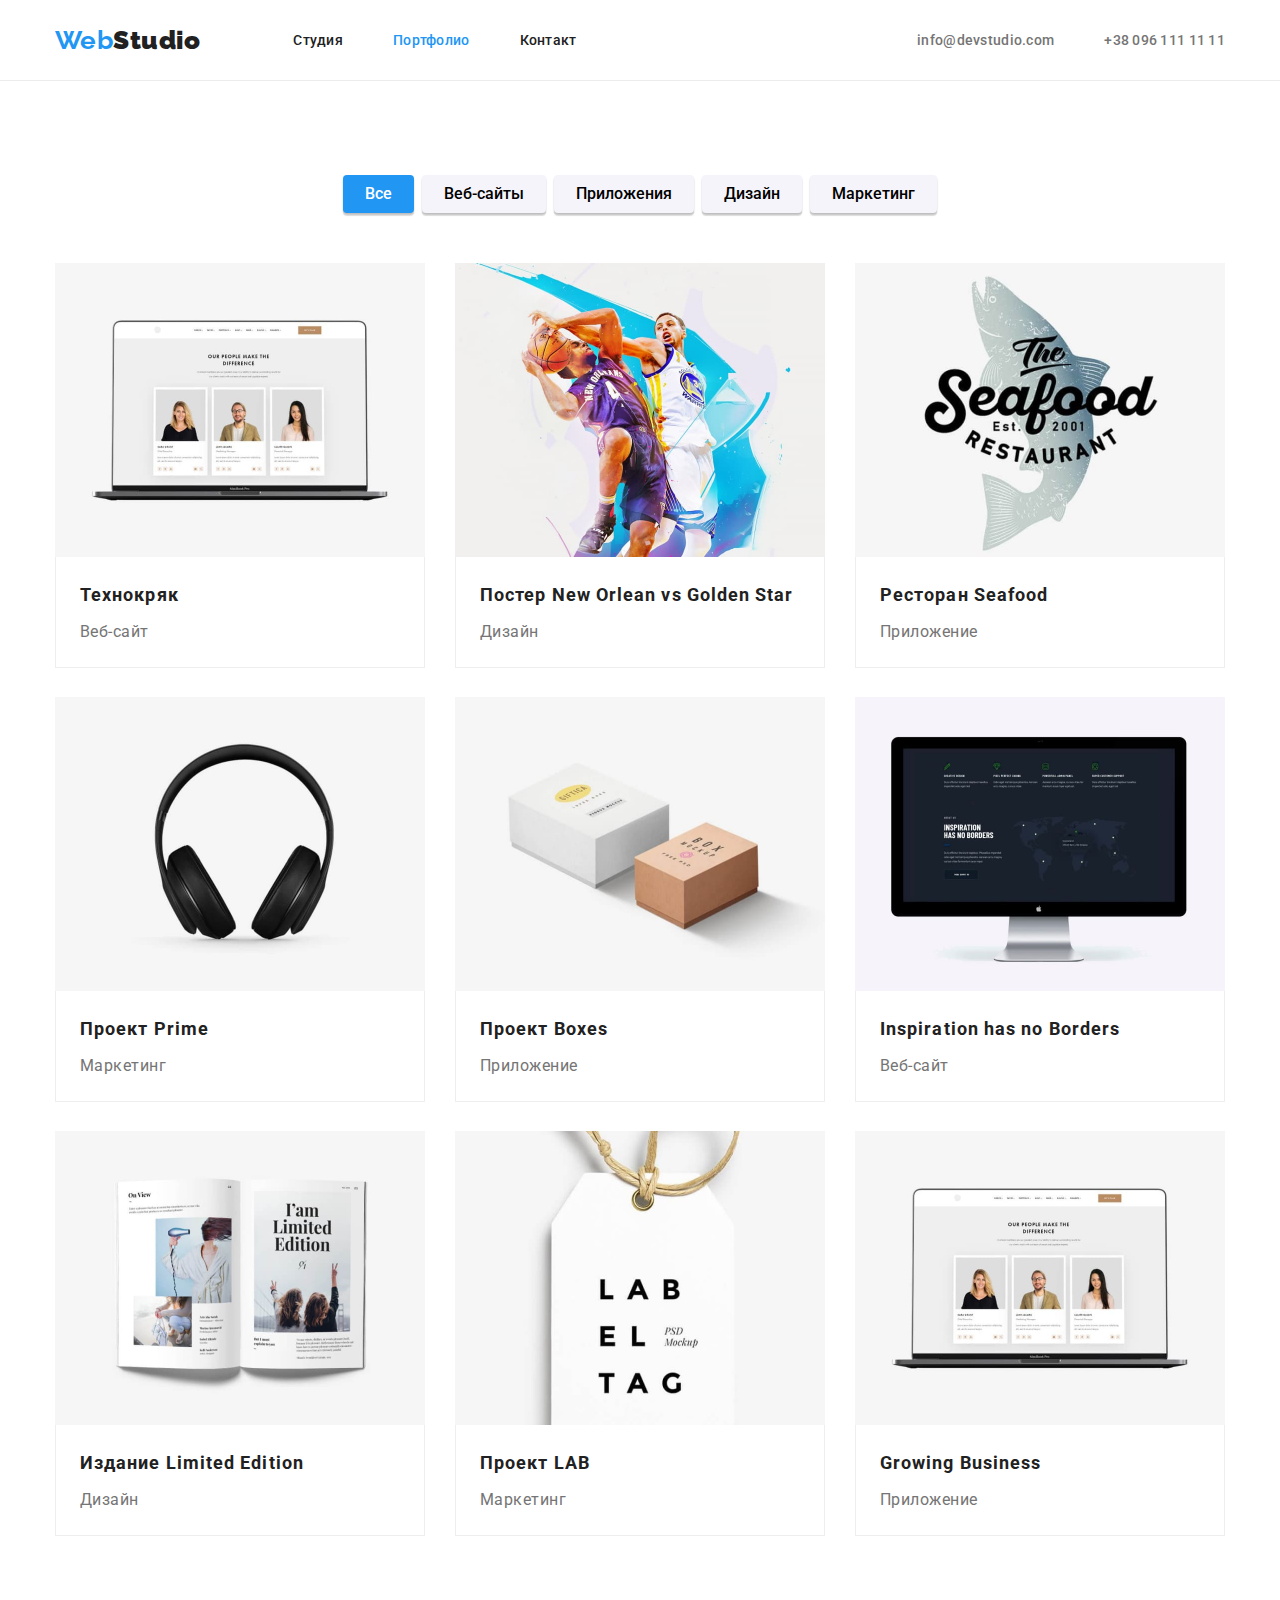
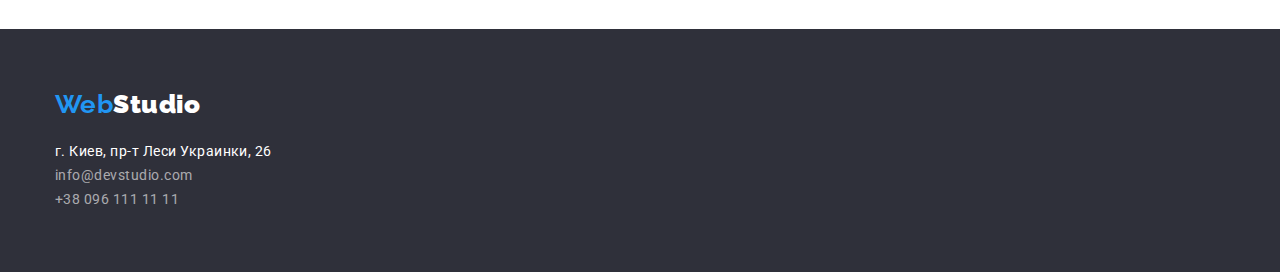
==== portfolio.html @ dc245c02 "Send to check for mistakes" ====
<!DOCTYPE html>
<html lang="ru">

<head>
    <meta charset="UTF-8">
    <meta http-equiv="X-UA-Compatible" content="IE=edge">
    <meta name="viewport" content="width=device-width, initial-scale=1.0">
    <title>WebStudio</title>
    <link
        href="https://fonts.googleapis.com/css2?family=Raleway:wght@700&family=Roboto:wght@400;500;700;900&display=swap"
        rel="stylesheet">
    <link rel="stylesheet" href="https://cdnjs.cloudflare.com/ajax/libs/modern-normalize/1.0.0/modern-normalize.min.css" />
    <link rel="stylesheet" href="./css/styles.css">
</head>

<body>
    <header class="page-header">
        <div class="container header-nav">
            <nav class="nav-menu">
                <a class="logo link" href="./index.html"><span class="accent">Web</span><b>Studio</b></a>
                <ul class="nav-list link list">
                    <li class="nav-item"><a class="nav-link link" href="index.html">Студия</a></li>
                    <li class="nav-item"><a class="nav-link link current" href="portfolio.html">Портфолио</a></li>
                    <li class="nav-item"><a class="nav-link link" href="">Контакт</a></li>
                </ul>
            </nav>
            <ul class="contacts-list link list">
                <li class="contacts-item"><a class="contacts-link link"
                        href="mailto:info@devstudio.com">info@devstudio.com</a></li>
                <li class="contacts-item"><a class="contacts-link link" href="tel:+380961111111">+38 096 111 11 11</a></li>
            </ul>
        </div>
    </header>

    <main>
        <div class="container">
        <section class="portfolio section">
            <h1 class="visually-hidden">Фильтр</h1>
            <ul class="filter-list list">
                <li><button class="filter active" type="button">Все</button></li>
                <li><button class="filter" type="button">Веб-сайты</button></li>
                <li><button class="filter" type="button">Приложения</button></li>
                <li><button class="filter" type="button">Дизайн</button></li>
                <li><button class="filter" type="button">Маркетинг</button></li>
            </ul>

            <ul class="portfolio-list list">
                <li class="portfolio-item">
                    <a class="portfolio-link link" href="./portfolio.html">
                        <img class="portfolio-pic" src="images/news.jpg" alt="Ноутбук" width="370" height="294">
                        <div class="portfolio-block">
                        <h2 class="portfolio-title">Технокряк</h2>
                        <p class="portfolio-description">Веб-сайт</p>
                        </div>
                    </a>
                </li>
                <li class="portfolio-item">
                    <a class="portfolio-link link" href="./portfolio.html">
                        <img class="portfolio-pic" src="images/news1.jpg" alt="Баскетболисты" width="370" height="294">
                        <div class="portfolio-block">
                        <h2 class="portfolio-title">Постер New Orlean vs Golden Star</h2>
                        <p class="portfolio-description">Дизайн</p>
                        </div>
                    </a>
                </li>
                <li class="portfolio-item">
                    <a class="portfolio-link link" href="./portfolio.html">
                        <img class="portfolio-pic" src="images/news2.jpg" alt="Ресторан" width="370" height="294">
                        <div class="portfolio-block">
                        <h2 class="portfolio-title">Ресторан Seafood</h2>
                        <p class="portfolio-description">Приложение</p>
                        </div>
                    </a>
                </li>
                <li class="portfolio-item">
                    <a class="portfolio-link link" href="./portfolio.html">
                        <img class="portfolio-pic" src="images/news3.jpg" alt="Наушники" width="370" height="294">
                        <div class="portfolio-block">
                        <h2 class="portfolio-title">Проект Prime</h2>
                        <p class="portfolio-description">Маркетинг</p>
                        </div>
                    </a>
                </li>
                <li class="portfolio-item">
                    <a class="portfolio-link link" href="./portfolio.html">
                        <img class="portfolio-pic" src="images/news4.jpg" alt="Коробочки" width="370" height="294">
                        <div class="portfolio-block">
                        <h2 class="portfolio-title">Проект Boxes</h2>
                        <p class="portfolio-description">Приложение</p>
                        </div>
                    </a>
                </li>
                <li class="portfolio-item">
                    <a class="portfolio-link link" href="./portfolio.html">
                        <img class="portfolio-pic" src="images/news5.jpg" alt="Монитор" width="370" height="294">
                        <div class="portfolio-block">
                        <h2 class="portfolio-title">Inspiration has no Borders</h2>
                        <p class="portfolio-description">Веб-сайт</p>
                        </div>
                    </a>
                </li>
                <li class="portfolio-item">
                    <a class="portfolio-link link" href="./portfolio.html">
                        <img class="portfolio-pic" src="images/news6.jpg" alt="Книга" width="370" height="294">
                        <div class="portfolio-block">
                        <h2 class="portfolio-title">Издание Limited Edition</h2>
                        <p class="portfolio-description">Дизайн</p>
                        </div>
                    </a>
                </li>
                <li class="portfolio-item">
                    <a class="portfolio-link link" href="./portfolio.html">                    
                        <img class="portfolio-pic" src="images/news7.jpg" alt="Бирка" width="370" height="294">
                        <div class="portfolio-block">
                        <h2 class="portfolio-title">Проект LAB</h2>
                        <p class="portfolio-description">Маркетинг</p>
                        </div>
                    </a>
                </li>
                <li class="portfolio-item">
                    <a class="portfolio-link link" href="./portfolio.html">
                        <img class="portfolio-pic" src="images/news.jpg" alt="Ноутбук с работником" width="370" height="294">
                        <div class="portfolio-block">
                        <h2 class="portfolio-title">Growing Business</h2>
                        <p class="portfolio-description">Приложение</p>
                        </div>
                    </a>
                </li>
            </ul>
        </section>
        </div>
    </main>

    <footer class="footer-page">
        <div class="container footer-container">
            <a class="footer-logo link" href="./index.html"><span class="accent">Web</span><b>Studio</b></a>
            <address class="footer-address">
                <ul class="footer-list link list">
                    <li class="footer-item"><a class="footer-address-link link" href="https://goo.gl/maps/piqngm7oDQpEDh6u6"
                            target="_blank" rel="noopener nofollow noreferrer">г. Киев, пр-т Леси Украинки, 26</a></li>
                    <li class="footer-item"><a class="footer-contact-link link"
                            href="mailto:info@devstudio.com">info@devstudio.com</a></li>
                    <li class="footer-item"><a class="footer-contact-link link" href="tel:+380961111111">+38 096 111 11
                            11</a></li>
                </ul>
            </address>
        </div>
    </footer>
</body>

</html>
---- css/styles.css ----
/* Main things for everything */
:root {
    --main-color: #212121;
    --color-white: #ffffff;
    --primary-white-color: #F5F4FA;
    --accent-color: #2196F3;
    --muted-text-color: #757575;
    --accent-background-color: #2F303A;
}

body {
    font-family: 'Roboto', sans-serif;
    color: var(--main-color);
    background-color: var(--color-white);
    letter-spacing: 0.03em;
    margin: 0;
}

h1,
h2,
h3,
h4,
h5,
h6,
ul,
p {
    margin: 0;
    padding: 0;
}


.link {
    color: inherit;
    text-decoration: none;
}

.list {
    list-style-type: none;
}

.visually-hidden {
    position: absolute;
    width: 1px;
    height: 1px;
    margin: -1px;
    border: 0;
    padding: 0;

    white-space: nowrap;
    clip-path: inset(100%);
    clip: rect(0 0 0 0);
    overflow: hidden;
}

.container {
    width: 1200px;
    margin: 0 auto;
    padding: 0 15px;
}

.section {
    padding-top: 94px;
    padding-bottom: 94px;
}

/* Header */

.page-header {
    border-bottom: 1px solid #ECECEC;
}

.header-nav {
    display: flex;
}

.nav-menu {
    display: flex;
    align-items: center;
}

.logo {
    display: flex;
    margin-right: 93px;

    font-family: 'Raleway';
    text-decoration: none;
    font-weight: 700;
    font-size: 26px;
    line-height: 1.19;
}

.accent {
    color: var(--accent-color);
}

.nav-list, .contacts-list  {
    display: flex;
}

.contacts-list {
    margin-left: auto;
}

.nav-list .nav-item:not(:last-child),
.contacts-list .contacts-item:not(:last-child) {
    margin-right: 50px;
}

.nav-link, .contacts-link {
    display: block;
    padding-top: 32px;
    padding-bottom: 32px;
    font-weight: 500;
    font-size: 14px;
    line-height: 16px;
    letter-spacing: 0.02em;
}

.nav-link:hover,
.nav-link:focus,
.current {
    color: var(--accent-color);
}

.contacts-link {
    color: var(--muted-text-color);
}

.contacts-link:hover,
.contacts-link:focus {
    color: var(--accent-color);
}

/* Section Hero */

.hero {
    min-height: 600px;
    background-color: var(--accent-background-color);
    text-align: center;
}

.hero.section {
    padding-top: 200px;
    padding-bottom: 200px;
}

.hero-title {
    display: inline-block;
    margin-bottom: 30px;
    min-height: 120px;
    max-width: 696px;
    
    font-weight: 900;
    font-size: 44px;
    line-height: 1.36;
    
    letter-spacing: 0.06em;
    text-transform: uppercase;
    color: var(--color-white);
}

.hero-button {
    display: block;
    margin-left: auto;
    margin-right: auto;
    padding: 10px 32px;

    font-family: 'Roboto';
    font-weight: 700;
    font-size: 16px;
    line-height: 1.88;
    align-items: center;
    color: var(--color-white);
    background-color: var(--accent-color);
    cursor: pointer;

    border: none;
    box-shadow: 0px 4px 4px rgba(0, 0, 0, 0.15);
    border-radius: 4px;
}

/* Section Advantage */

.advantage-list {
    display: flex;
    max-height: 101px;
}

.advantage-item {
    max-width: 270px;
}

.advantage-item:not(:last-child) {
    margin-right: 30px;
}

.advantage-title {
    margin-bottom: 10px;
    
    font-weight: 700;
    font-size: 14px;
    line-height: 1.14;
    text-transform: uppercase;
}

.advantage-text {
    font-size: 14px;
    line-height: 1.71;
    color: var(--muted-text-color);
}

/* Section About Us */

.section.about-us {
    padding-top: 0;
}

.about-us-title,
.team-title {
    margin-bottom: 50px;
    
    font-weight: 700;
    font-size: 36px;
    line-height: 1.16;
    text-align: center;
}

.about-us-list {
    display: flex;
}

.about-us-item:not(:last-child) {
    margin-right: 30px;
}

.about-us-item {
    width: 370px;
    height: 294px;
}

/* Section Team */

.team {
    background-color: var(--primary-white-color);
}

.team-list {
    display: flex;
}

.team-item {
    background: var(--color-white);
    box-shadow: 0px 1px 3px rgba(0, 0, 0, 0.12), 0px 1px 1px rgba(0, 0, 0, 0.14), 0px 2px 1px rgba(0, 0, 0, 0.2);
    border-radius: 0px 0px 4px 4px;
}

.team-item:not(:last-child) {
    margin-right: 30px;
}

.team-name {
    margin-top: 30px;
    margin-bottom: 10px;
    
    text-align: center;
    font-weight: 500;
    font-size: 16px;
    line-height: 1.2;
}

.team-position {
    margin-bottom: 30px;
    
    text-align: center;
    line-height: 1.18;
    color: var(--muted-text-color);
}

/* Portfolio Section*/

.filter-list {
    display: flex;
    justify-content: center;
    padding: 0;
    margin-bottom: 50px;
}

.filter {    
    display: flex;
    margin-left: 4px;
    margin-right: 4px;

    padding: 6px 22px;

    box-shadow: 0px 3px 1px rgba(0, 0, 0, 0.1), 
    0px 1px 2px rgba(0, 0, 0, 0.08), 
    0px 2px 2px rgba(0, 0, 0, 0.12);
    border: none;
    border-radius: 4px;

    font-family: inherit;
    font-weight: 500;
    font-size: 16px;
    line-height: 1.62;
    text-align: center;
    cursor: pointer;
    background-color: var(--primary-white-color);
}

.filter:hover,
.filter:focus,
.filter:active {
    color: var(--color-white);
    background-color: var(--accent-color);
}

.filter.active {
    color: var(--color-white);
    background-color: var(--accent-color);
}

.portfolio-list {
    display: flex;
    flex-wrap: wrap;
    gap: 30px;
}

.portfolio-pic {
    display: block;
    max-height: 100%;
    height: auto;
}

.portfolio-block {
    padding: 20px 24px;
    border: 1px solid #EEEEEE;
    border-top: none;
}

.portfolio-item {
    display: block;
    max-height: 404px;
    background: var(--color-white);
}

.portfolio-title {
    margin-bottom: 4px;
    
    font-weight: 700;
    font-size: 18px;
    line-height: 2;
    letter-spacing: 0.06em;
}

.portfolio-description {
    font-size: 16px;
    line-height: 1.88;
    color: var(--muted-text-color);
}

/* Footer */

.footer-page {
    display: block;
    background-color: var(--accent-background-color);
    color: var(--color-white);
}

.footer-container {
    display: block;
    padding-top: 60px;
    padding-bottom: 60px;
}

.footer-logo {
    font-family: 'Raleway';
    text-decoration: none;
    font-weight: 700;
    font-size: 26px;
    line-height: 1.19;
}

.footer-list {
    margin-top: 20px;

    font-size: 14px;
    line-height: 1.71;
}

.footer-item {
    font-style: normal;
}

.footer-contact-link {
    color: rgba(255, 255, 255, 0.6);
}

.footer-contact-link:hover,
.footer-contact-link:focus {
    color: var(--accent-color);
}
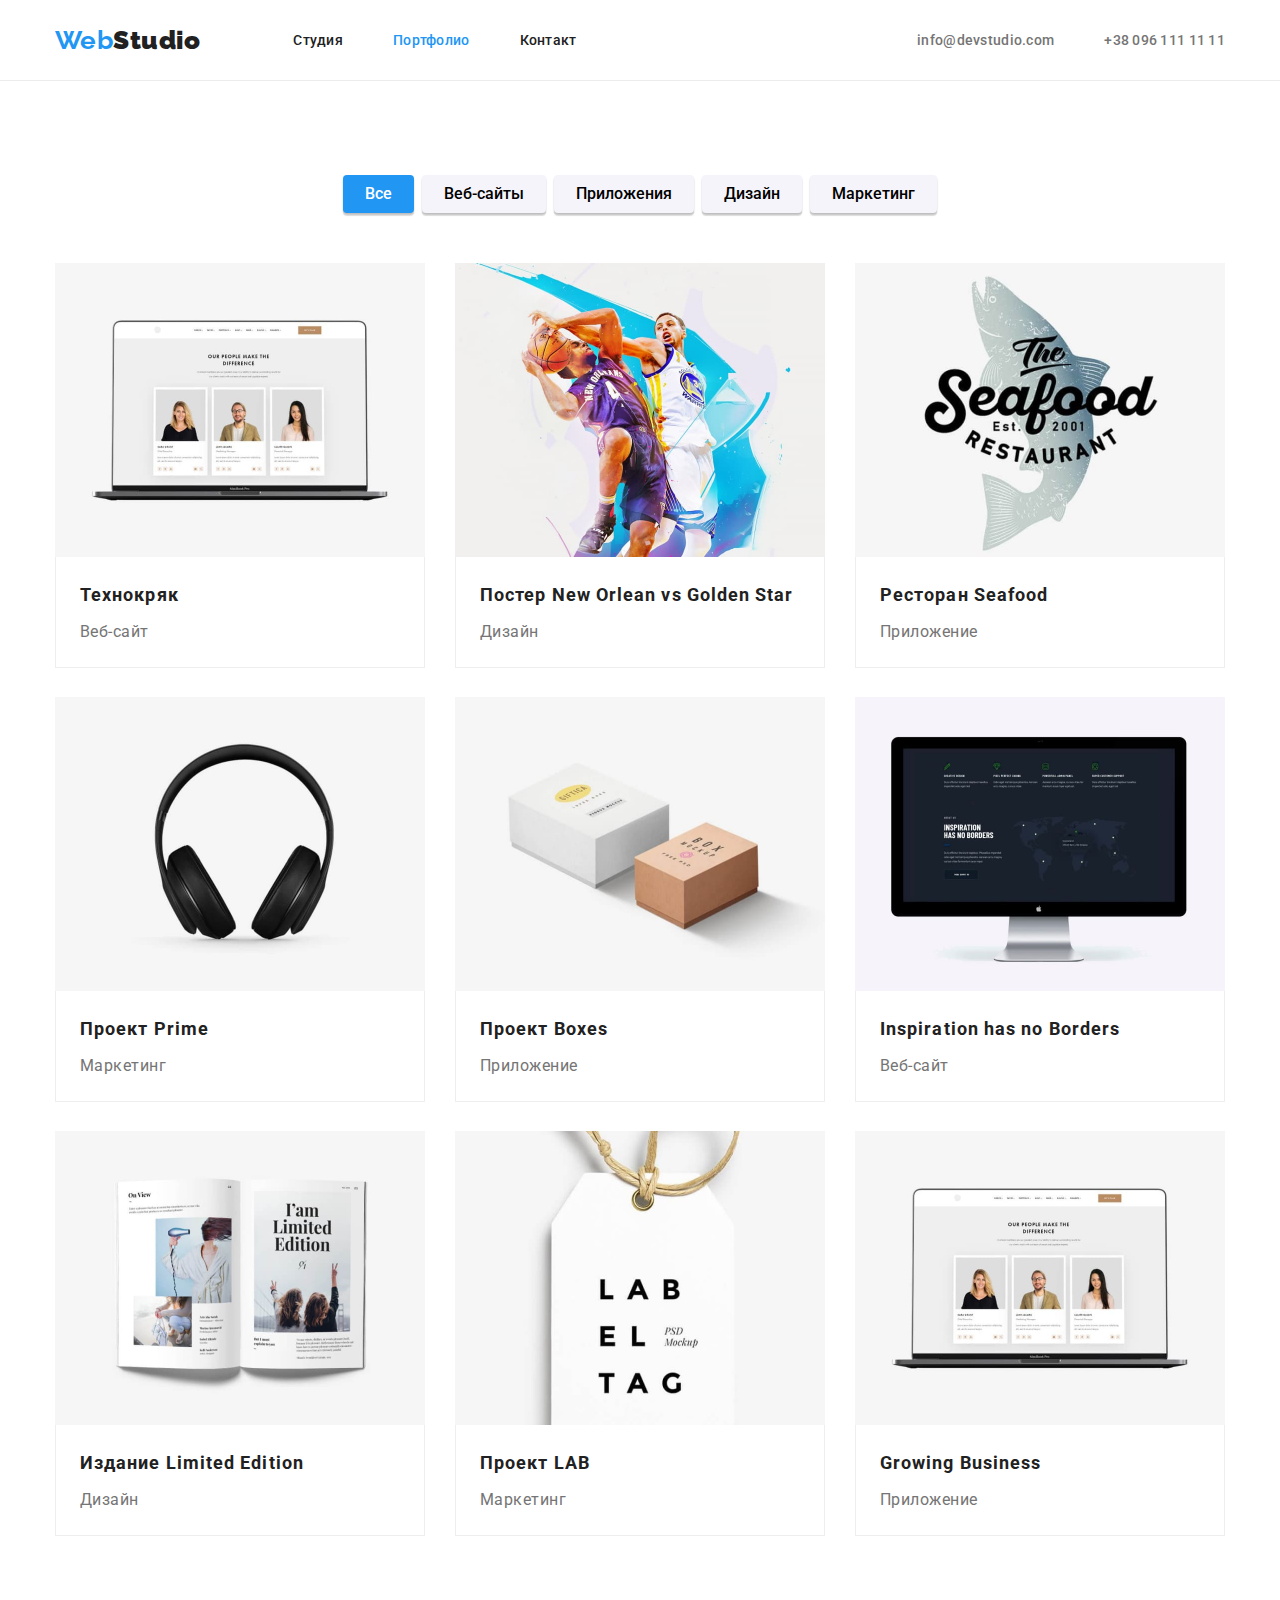
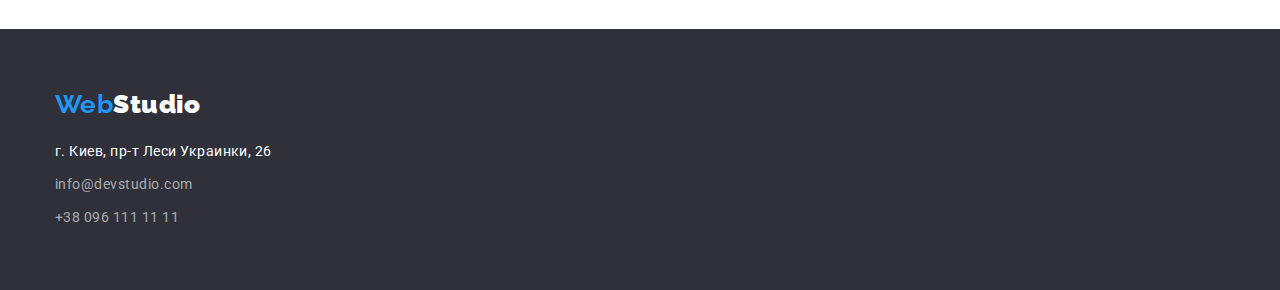
==== commit 949344ce: "last fixes" ====
--- a/portfolio.html
+++ b/portfolio.html
@@ -33,102 +33,103 @@
     </header>
 
     <main>
-        <div class="container">
         <section class="portfolio section">
-            <h1 class="visually-hidden">Фильтр</h1>
-            <ul class="filter-list list">
-                <li><button class="filter active" type="button">Все</button></li>
-                <li><button class="filter" type="button">Веб-сайты</button></li>
-                <li><button class="filter" type="button">Приложения</button></li>
-                <li><button class="filter" type="button">Дизайн</button></li>
-                <li><button class="filter" type="button">Маркетинг</button></li>
-            </ul>
-
-            <ul class="portfolio-list list">
-                <li class="portfolio-item">
-                    <a class="portfolio-link link" href="./portfolio.html">
-                        <img class="portfolio-pic" src="images/news.jpg" alt="Ноутбук" width="370" height="294">
-                        <div class="portfolio-block">
-                        <h2 class="portfolio-title">Технокряк</h2>
-                        <p class="portfolio-description">Веб-сайт</p>
-                        </div>
-                    </a>
-                </li>
-                <li class="portfolio-item">
-                    <a class="portfolio-link link" href="./portfolio.html">
-                        <img class="portfolio-pic" src="images/news1.jpg" alt="Баскетболисты" width="370" height="294">
-                        <div class="portfolio-block">
-                        <h2 class="portfolio-title">Постер New Orlean vs Golden Star</h2>
-                        <p class="portfolio-description">Дизайн</p>
-                        </div>
-                    </a>
-                </li>
-                <li class="portfolio-item">
-                    <a class="portfolio-link link" href="./portfolio.html">
-                        <img class="portfolio-pic" src="images/news2.jpg" alt="Ресторан" width="370" height="294">
-                        <div class="portfolio-block">
-                        <h2 class="portfolio-title">Ресторан Seafood</h2>
-                        <p class="portfolio-description">Приложение</p>
-                        </div>
-                    </a>
-                </li>
-                <li class="portfolio-item">
-                    <a class="portfolio-link link" href="./portfolio.html">
-                        <img class="portfolio-pic" src="images/news3.jpg" alt="Наушники" width="370" height="294">
-                        <div class="portfolio-block">
-                        <h2 class="portfolio-title">Проект Prime</h2>
-                        <p class="portfolio-description">Маркетинг</p>
-                        </div>
-                    </a>
-                </li>
-                <li class="portfolio-item">
-                    <a class="portfolio-link link" href="./portfolio.html">
-                        <img class="portfolio-pic" src="images/news4.jpg" alt="Коробочки" width="370" height="294">
-                        <div class="portfolio-block">
-                        <h2 class="portfolio-title">Проект Boxes</h2>
-                        <p class="portfolio-description">Приложение</p>
-                        </div>
-                    </a>
-                </li>
-                <li class="portfolio-item">
-                    <a class="portfolio-link link" href="./portfolio.html">
-                        <img class="portfolio-pic" src="images/news5.jpg" alt="Монитор" width="370" height="294">
-                        <div class="portfolio-block">
-                        <h2 class="portfolio-title">Inspiration has no Borders</h2>
-                        <p class="portfolio-description">Веб-сайт</p>
-                        </div>
-                    </a>
-                </li>
-                <li class="portfolio-item">
-                    <a class="portfolio-link link" href="./portfolio.html">
-                        <img class="portfolio-pic" src="images/news6.jpg" alt="Книга" width="370" height="294">
-                        <div class="portfolio-block">
-                        <h2 class="portfolio-title">Издание Limited Edition</h2>
-                        <p class="portfolio-description">Дизайн</p>
-                        </div>
-                    </a>
-                </li>
-                <li class="portfolio-item">
-                    <a class="portfolio-link link" href="./portfolio.html">                    
-                        <img class="portfolio-pic" src="images/news7.jpg" alt="Бирка" width="370" height="294">
-                        <div class="portfolio-block">
-                        <h2 class="portfolio-title">Проект LAB</h2>
-                        <p class="portfolio-description">Маркетинг</p>
-                        </div>
-                    </a>
-                </li>
-                <li class="portfolio-item">
-                    <a class="portfolio-link link" href="./portfolio.html">
-                        <img class="portfolio-pic" src="images/news.jpg" alt="Ноутбук с работником" width="370" height="294">
-                        <div class="portfolio-block">
-                        <h2 class="portfolio-title">Growing Business</h2>
-                        <p class="portfolio-description">Приложение</p>
-                        </div>
-                    </a>
-                </li>
-            </ul>
+            <div class="container">
+                <h1 class="visually-hidden">Фильтр</h1>
+                <ul class="filter-list list">
+                    <li class="filter-item"><button class="filter active" type="button">Все</button></li>
+                    <li class="filter-item"><button class="filter" type="button">Веб-сайты</button></li>
+                    <li class="filter-item"><button class="filter" type="button">Приложения</button></li>
+                    <li class="filter-item"><button class="filter" type="button">Дизайн</button></li>
+                    <li class="filter-item"><button class="filter" type="button">Маркетинг</button></li>
+                </ul>
+        
+                <ul class="portfolio-list list">
+                    <li class="portfolio-item">
+                        <a class="portfolio-link link" href="./portfolio.html">
+                            <img class="portfolio-pic" src="images/news.jpg" alt="Ноутбук" width="370" height="294">
+                            <div class="portfolio-block">
+                                <h2 class="portfolio-title">Технокряк</h2>
+                                <p class="portfolio-description">Веб-сайт</p>
+                            </div>
+                        </a>
+                    </li>
+                    <li class="portfolio-item">
+                        <a class="portfolio-link link" href="./portfolio.html">
+                            <img class="portfolio-pic" src="images/news1.jpg" alt="Баскетболисты" width="370" height="294">
+                            <div class="portfolio-block">
+                                <h2 class="portfolio-title">Постер New Orlean vs Golden Star</h2>
+                                <p class="portfolio-description">Дизайн</p>
+                            </div>
+                        </a>
+                    </li>
+                    <li class="portfolio-item">
+                        <a class="portfolio-link link" href="./portfolio.html">
+                            <img class="portfolio-pic" src="images/news2.jpg" alt="Ресторан" width="370" height="294">
+                            <div class="portfolio-block">
+                                <h2 class="portfolio-title">Ресторан Seafood</h2>
+                                <p class="portfolio-description">Приложение</p>
+                            </div>
+                        </a>
+                    </li>
+                    <li class="portfolio-item">
+                        <a class="portfolio-link link" href="./portfolio.html">
+                            <img class="portfolio-pic" src="images/news3.jpg" alt="Наушники" width="370" height="294">
+                            <div class="portfolio-block">
+                                <h2 class="portfolio-title">Проект Prime</h2>
+                                <p class="portfolio-description">Маркетинг</p>
+                            </div>
+                        </a>
+                    </li>
+                    <li class="portfolio-item">
+                        <a class="portfolio-link link" href="./portfolio.html">
+                            <img class="portfolio-pic" src="images/news4.jpg" alt="Коробочки" width="370" height="294">
+                            <div class="portfolio-block">
+                                <h2 class="portfolio-title">Проект Boxes</h2>
+                                <p class="portfolio-description">Приложение</p>
+                            </div>
+                        </a>
+                    </li>
+                    <li class="portfolio-item">
+                        <a class="portfolio-link link" href="./portfolio.html">
+                            <img class="portfolio-pic" src="images/news5.jpg" alt="Монитор" width="370" height="294">
+                            <div class="portfolio-block">
+                                <h2 class="portfolio-title">Inspiration has no Borders</h2>
+                                <p class="portfolio-description">Веб-сайт</p>
+                            </div>
+                        </a>
+                    </li>
+                    <li class="portfolio-item">
+                        <a class="portfolio-link link" href="./portfolio.html">
+                            <img class="portfolio-pic" src="images/news6.jpg" alt="Книга" width="370" height="294">
+                            <div class="portfolio-block">
+                                <h2 class="portfolio-title">Издание Limited Edition</h2>
+                                <p class="portfolio-description">Дизайн</p>
+                            </div>
+                        </a>
+                    </li>
+                    <li class="portfolio-item">
+                        <a class="portfolio-link link" href="./portfolio.html">
+                            <img class="portfolio-pic" src="images/news7.jpg" alt="Бирка" width="370" height="294">
+                            <div class="portfolio-block">
+                                <h2 class="portfolio-title">Проект LAB</h2>
+                                <p class="portfolio-description">Маркетинг</p>
+                            </div>
+                        </a>
+                    </li>
+                    <li class="portfolio-item">
+                        <a class="portfolio-link link" href="./portfolio.html">
+                            <img class="portfolio-pic" src="images/news.jpg" alt="Ноутбук с работником" width="370"
+                                height="294">
+                            <div class="portfolio-block">
+                                <h2 class="portfolio-title">Growing Business</h2>
+                                <p class="portfolio-description">Приложение</p>
+                            </div>
+                        </a>
+                    </li>
+                </ul>
+            </div>
         </section>
-        </div>
     </main>
 
     <footer class="footer-page">
--- a/css/styles.css
+++ b/css/styles.css
@@ -13,7 +13,12 @@
     color: var(--main-color);
     background-color: var(--color-white);
     letter-spacing: 0.03em;
-    margin: 0;
+}
+
+img {
+    display: block;
+    max-width: 100%;
+    height: auto;
 }
 
 h1,
@@ -28,6 +33,9 @@
     padding: 0;
 }
 
+address {
+    font-style: normal;
+}
 
 .link {
     color: inherit;
@@ -36,6 +44,7 @@
 
 .list {
     list-style-type: none;
+    color: inherit;
 }
 
 .visually-hidden {
@@ -233,11 +242,6 @@
     margin-right: 30px;
 }
 
-.about-us-item {
-    width: 370px;
-    height: 294px;
-}
-
 /* Section Team */
 
 .team {
@@ -258,20 +262,21 @@
     margin-right: 30px;
 }
 
+.team-item-block {
+    padding-top: 30px;
+    padding-bottom: 30px;
+    text-align: center;
+}
+
 .team-name {
-    margin-top: 30px;
-    margin-bottom: 10px;
-    
-    text-align: center;
+    padding-bottom: 10px;
+    
     font-weight: 500;
     font-size: 16px;
     line-height: 1.2;
 }
 
 .team-position {
-    margin-bottom: 30px;
-    
-    text-align: center;
     line-height: 1.18;
     color: var(--muted-text-color);
 }
@@ -285,11 +290,12 @@
     margin-bottom: 50px;
 }
 
+.filter-item:not(:last-child) {
+    margin-right: 8px;
+}
+
 .filter {    
     display: flex;
-    margin-left: 4px;
-    margin-right: 4px;
-
     padding: 6px 22px;
 
     box-shadow: 0px 3px 1px rgba(0, 0, 0, 0.1), 
@@ -361,18 +367,19 @@
 /* Footer */
 
 .footer-page {
-    display: block;
     background-color: var(--accent-background-color);
     color: var(--color-white);
 }
 
 .footer-container {
-    display: block;
     padding-top: 60px;
     padding-bottom: 60px;
 }
 
 .footer-logo {
+    display: inline-block;
+    margin-bottom: 20px;
+    
     font-family: 'Raleway';
     text-decoration: none;
     font-weight: 700;
@@ -381,14 +388,16 @@
 }
 
 .footer-list {
-    margin-top: 20px;
-
     font-size: 14px;
     line-height: 1.71;
 }
 
 .footer-item {
     font-style: normal;
+}
+
+.footer-item:not(:last-child) {
+    margin-bottom: 9px;
 }
 
 .footer-contact-link {
